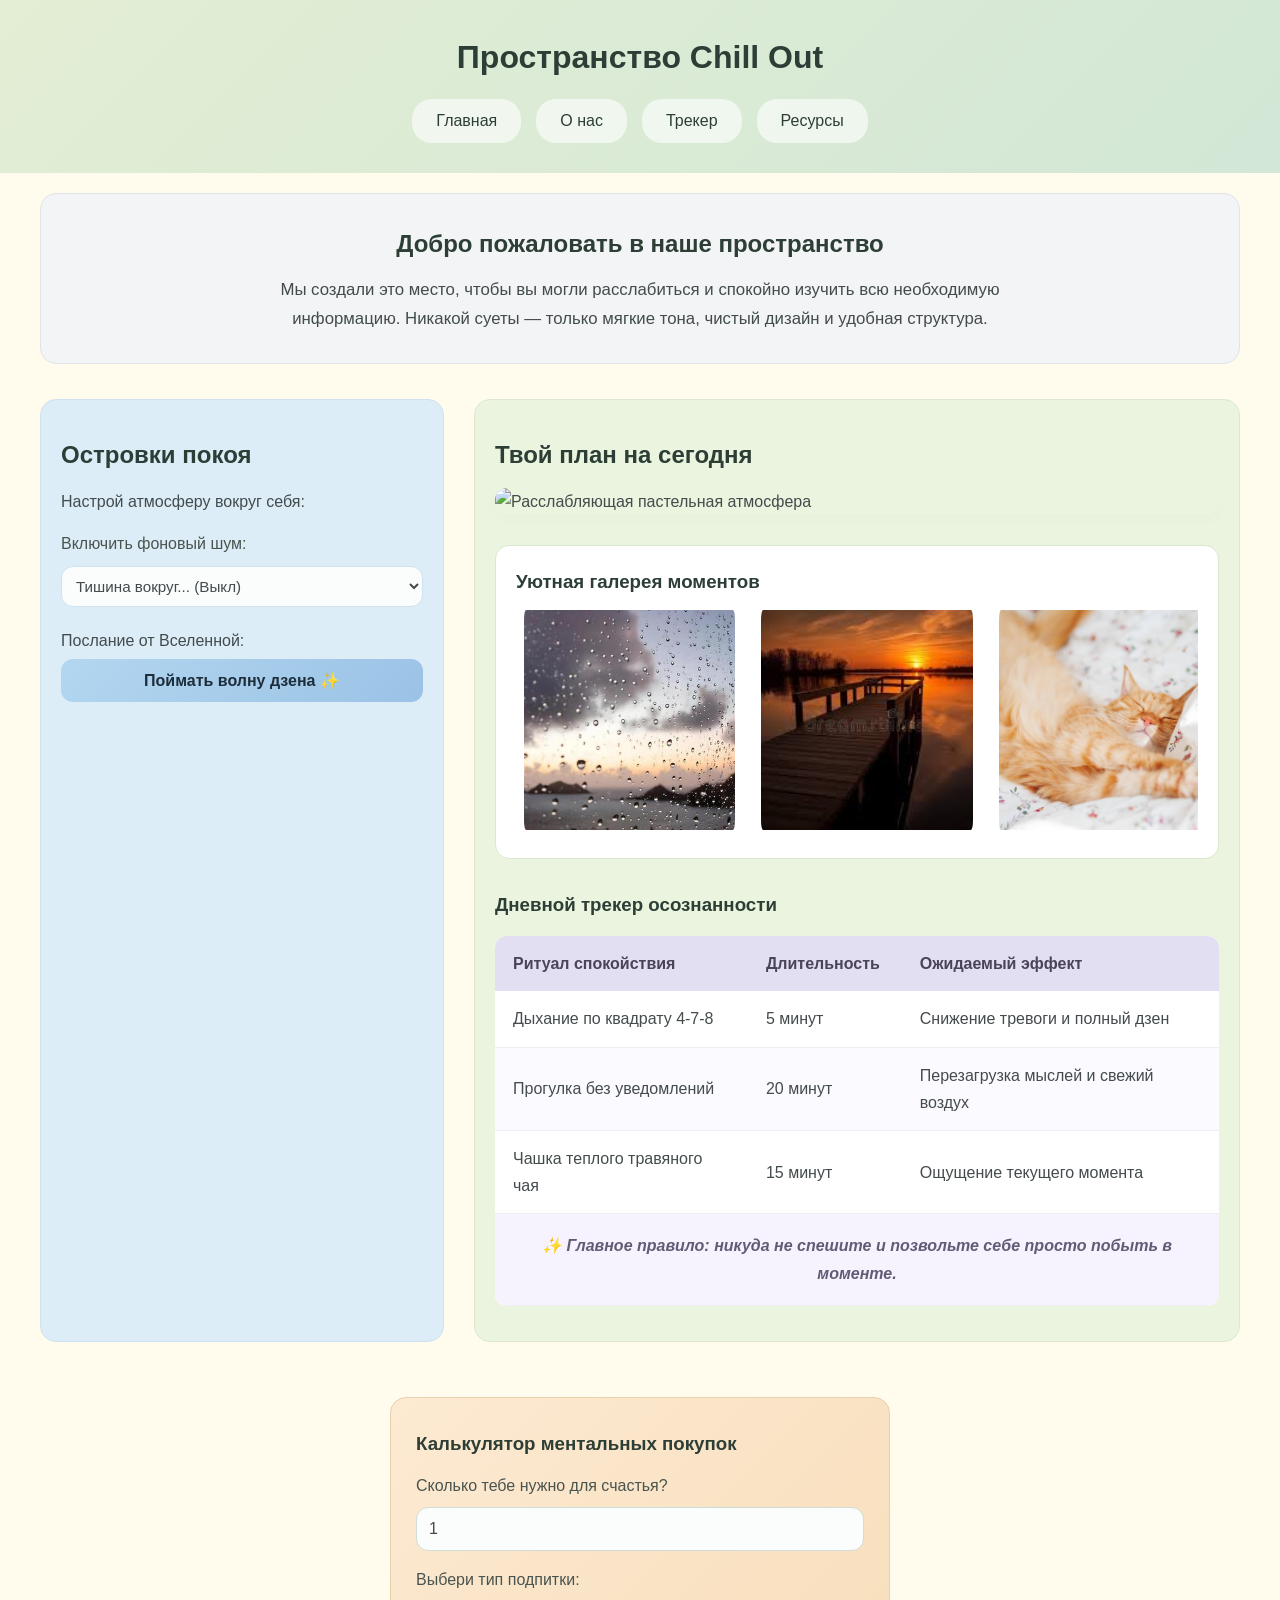
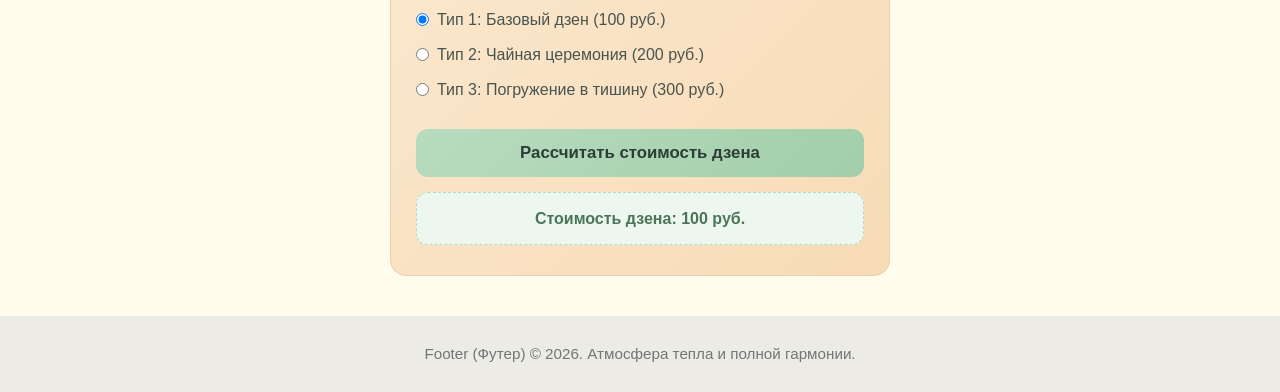
==== index.html @ 938e2917 "Update index.html" ====
<!DOCTYPE html>
<html lang="ru">
<head>
    <meta charset="UTF-8">
    <meta name="viewport" content="width=device-width, initial-scale=1.0">
    <title>Твой Уютный Уголок Спокойствия</title>
    
    <!-- 1. Стили Slick Slider с официального зеркала jsDelivr (Задание 7) -->
    <link rel="stylesheet" type="text/css" href="https://jsdelivr.net">
    <link rel="stylesheet" type="text/css" href="https://jsdelivr.net">
    <link rel="stylesheet" href="style.css">

    <!-- 2. Базовая библиотека jQuery (Загружается строго первой) -->
    <script src="https://jquery.com"></script>
    
    <!-- 3. Плагин слайдера с официального зеркала jsDelivr (Загружается строго вторым) -->
    <script src="https://jsdelivr.net"></script>
    
    <!-- 4. Файлы твоей логики и калькулятора (Загружаются в конце) -->
    <script src="slider-init.js"></script>
    <script src="calculator.js"></script>
</head>
<body>

    <!-- Единая верхняя зона (Шапка + Навигация) -->
    <div class="top-story-zone" id="home">
        <header class="main-header">
            <h1>Пространство Chill Out</h1>
        </header>

        <nav class="main-nav">
            <ul class="nav-list">
                <li><a href="#home">Главная</a></li>
                <li><a href="#intro">О нас</a></li>
                <li><a href="#content">Трекер</a></li>
                <li><a href="#links">Ресурсы</a></li>
            </ul>
        </nav>
    </div>

    <!-- Вводный текст в отдельной серой рамочке-карточке -->
    <section class="intro-card-frame" id="intro">
        <h2>Добро пожаловать в наше пространство</h2>
        <p>Мы создали это место, чтобы вы могли расслабиться и спокойно изучить всю необходимую информацию. Никакой суеты — только мягкие тона, чистый дизайн и удобная структура.</p>
    </section>

    <!-- Основной контейнер (Flex Box с изменением порядка на мобильных) -->
    <div class="content-wrapper" id="content">
        
        <!-- Блок ресурсов, превращенный в Чилл-Центр -->
        <aside class="sidebar-links" id="links">
            <h2>Островки покоя</h2>
            <p>Настрой атмосферу вокруг себя:</p>
            
            <form id="ambient-form" onsubmit="return false;" style="margin-top: 15px;">
                <div class="form-group">
                    <label for="ambient-select">Включить фоновый шум:</label>
                    <select id="ambient-select">
                        <option value="none">Тишина вокруг... (Выкл)</option>
                        <option value="rain">Бесконечный мягкий дождь 🌧️</option>
                        <option value="campfire">Уютный треск костра 🔥</option>
                        <option value="lake">Мягкие озерные волны 🌊</option>
                        <option value="ocean">Глубокий шум океана 🐋</option>
                    </select>
                </div>

                <!-- Абсолютно точные пути к твоим аудиофайлам из папки sounds -->
                <audio id="audio-rain" loop src="sounds/rain-1.mp3"></audio>
                <audio id="audio-campfire" loop src="sounds/campfire-1.mp3"></audio>
                <audio id="audio-lake" loop src="sounds/lake-waves-01.mp3"></audio>
                <audio id="audio-ocean" loop src="sounds/ocean-wave-1.mp3"></audio>

                <p style="margin: 20px 0 5px 0;">Послание от Вселенной:</p>
                <button type="button" class="chill-phrase-btn">Поймать волну дзена ✨</button>
            </form>

            <div id="phrase-display" class="result-text phrase-box" style="display: none;"></div>
        </aside>
        
        <!-- Блок основного контента -->
        <main class="main-content">
            <h2>Твой план на сегодня</h2>
            
            <div class="hero-image-wrapper">
                <img src="https://encrypted-tbn0.gstatic.com/images?q=tbn:ANd9GcQ11Ytp5xHb3N5dQw0a6QAW4R1y25wo7WyUIbADJpIDiw&s=10" alt="Расслабляющая пастельная атмосфера" class="site-image">
            </div>

            <!-- ВЫПОЛНЕНИЕ ЗАДАНИЯ 7: Адаптивная галерея из 8 изображений -->
            <section class="gallery-section">
                <h3>Уютная галерея моментов</h3>
                <div class="chill-slider">
                    <div><img src="pictures/foto1.png" alt="Атмосфера 1"></div>
                    <div><img src="pictures/foto2.png" alt="Атмосфера 2"></div>
                    <div><img src="pictures/foto3.png" alt="Атмосфера 3"></div>
                    <div><img src="pictures/foto4.png" alt="Атмосфера 4"></div>
                    <div><img src="pictures/foto5.png" alt="Атмосфера 5"></div>
                    <div><img src="pictures/foto6.png" alt="Атмосфера 6"></div>
                    <div><img src="pictures/foto7.png" alt="Атмосфера 7"></div>
                    <div><img src="pictures/foto8.png" alt="Атмосфера 8"></div>
                </div>
            </section>

            <h3>Дневной трекер осознанности</h3>
            <div class="table-container">
                <table class="chill-table">
                    <thead>
                        <tr>
                            <th>Ритуал спокойствия</th>
                            <th>Длительность</th>
                            <th>Ожидаемый эффект</th>
                        </tr>
                    </thead>
                    <tbody>
                        <tr>
                            <td>Дыхание по квадрату 4-7-8</td>
                            <td>5 минут</td>
                            <td>Снижение тревоги и полный дзен</td>
                        </tr>
                        <tr>
                            <td>Прогулка без уведомлений</td>
                            <td>20 минут</td>
                            <td>Перезагрузка мыслей и свежий воздух</td>
                        </tr>
                        <tr>
                            <td>Чашка теплого травяного чая</td>
                            <td>15 минут</td>
                            <td>Ощущение текущего момента</td>
                        </tr>
                        <tr class="table-relax-row">
                            <td colspan="3">✨ Главное правило: никуда не спешите и позвольте себе просто побыть в моменте.</td>
                        </tr>
                    </tbody>
                </table>
            </div>
        </main>
    </div> <!-- Конец .content-wrapper -->

    <!-- КАЛЬКУЛЯТОР КАК ОТДЕЛЬНАЯ САМОДОСТАТОЧНАЯ КАРТОЧКА -->
    <section class="calculator-section orange-chill-card">
        <h3>Калькулятор ментальных покупок</h3>
        <form id="order-form" onsubmit="return false;">
            
            <div class="form-group">
                <label for="quantity-input">Сколько тебе нужно для счастья?</label>
                <input type="text" id="quantity-input" value="1" placeholder="Например: 5">
            </div>
    
            <div class="form-group">
                <label>Выбери тип подпитки:</label>
                <div class="radio-group">
                    <label><input type="radio" name="product-type" value="type1" id="type1" checked> Тип 1: Базовый дзен (100 руб.)</label>
                    <label><input type="radio" name="product-type" value="type2" id="type2"> Тип 2: Чайная церемония (200 руб.)</label>
                    <label><input type="radio" name="product-type" value="type3" id="type3"> Тип 3: Погружение в тишину (300 руб.)</label>
                </div>
            </div>

            <div class="form-group" id="options-container" style="display: none;">
                <label for="product-options">Выбери сорт чая:</label>
                <select id="product-options">
                    <option value="0">Обычный травяной (+0 руб.)</option>
                    <option value="50">Матча высшего сорта (+50 руб.)</option>
                    <option value="100">Редкий пуэр (+100 руб.)</option>
                </select>
            </div>
    
            <div class="form-group" id="properties-container" style="display: none;">
                <label class="checkbox-label">
                    <input type="checkbox" id="product-properties" value="150">
                    Добавить звуковое сопровождение (+150 руб.)
                </label>
            </div>

            <button type="button" id="calculate-btn">Рассчитать стоимость дзена</button>
        </form>
    
        <div id="error-message" class="error-text"></div>
        <div id="result-message" class="result-text"></div>
    </section>

    <footer class="main-footer">
        <p>Footer (Футер) &copy; 2026. Атмосфера тепла и полной гармонии.</p>
    </footer>

</body>
</html>
---- style.css ----
/* ==========================================================================
   1. Сброс стилей и Глобальные Уютные Настройки
   ========================================================================== */
* {
    box-sizing: border-box;
    margin: 0;
    padding: 0;
}

/* Исправлен импорт шрифта */
@import url('https://googleapis.com');

body {
    font-family: 'Comic Neue', 'Comic Sans MS', cursive, sans-serif;
    background-color: #fffcee; 
    color: #434b4d; 
    line-height: 1.7;
}

h1, h2, h3 {
    color: #2c3e35; 
    font-weight: 600;
    margin-bottom: 12px;
}

/* ==========================================================================
   2. Мобильная верстка (По умолчанию — Mobile First)
   ========================================================================== */
.top-story-zone {
    background: linear-gradient(135deg, #e3eed4 0%, #d2e7d6 100%);
    padding: 30px 20px;
    text-align: center;
    margin-bottom: 15px;
}

.main-header h1 {
    font-size: 2rem;
    margin-bottom: 15px;
}

.nav-list {
    list-style: none;
    display: flex;
    flex-direction: column;
    gap: 10px;
    max-width: 400px;
    margin: 0 auto;
}

.nav-list a {
    display: block;
    background-color: rgba(255, 255, 255, 0.6);
    padding: 12px;
    text-decoration: none;
    color: #2c3e35;
    border-radius: 20px; 
    font-weight: 500;
    backdrop-filter: blur(4px);
    transition: all 0.3s ease;
    text-align: center;
}

.nav-list a:hover {
    background-color: rgba(255, 255, 255, 0.9);
}

.intro-card-frame {
    background-color: #f2f4f5; 
    border: 1px solid #e1e5e8; 
    border-radius: 16px; 
    padding: 30px 20px;
    text-align: center;
    margin: 15px; 
}

.intro-card-frame p {
    font-size: 1.05rem;
    max-width: 800px;
    margin: 0 auto;
}

.content-wrapper {
    display: flex;
    flex-direction: column; 
}

/* Сайдбар (Синий блок) */
.sidebar-links {
    background-color: #dcedf7; 
    border: 1px solid #cfe2ee;
    padding: 35px 20px;
    margin: 15px;
    border-radius: 16px;
    order: 2;
}

.sidebar-links .form-group select {
    width: 100%;
    font-family: inherit;
    padding: 10px;
    font-size: 0.95rem;
    border: 1px solid #cfe2ee;
    border-radius: 12px;
    background-color: #fafdfb;
    color: #434b4d;
    outline: none;
}

.chill-phrase-btn {
    font-family: inherit;
    width: 100%;
    padding: 12px;
    font-size: 1rem;
    font-weight: 600;
    background: linear-gradient(135deg, #b3d7f0 0%, #9bc2e6 100%);
    color: #1d2d3a;
    border: none;
    border-radius: 12px;
    cursor: pointer;
    transition: opacity 0.3s, transform 0.1s;
}

.chill-phrase-btn:hover { opacity: 0.9; }
.chill-phrase-btn:active { transform: scale(0.99); }

.phrase-box {
    background-color: #ffffff !important;
    color: #3b5266 !important;
    border: 1px dashed #9bc2e6 !important;
    font-size: 1rem !important;
    font-style: italic;
    line-height: 1.5;
    animation: fadeInPhrase 0.5s ease;
}

@keyframes fadeInPhrase {
    from { opacity: 0; transform: translateY(5px); }
    to { opacity: 1; transform: translateY(0); }
}

/* Основной контент (Зеленый блок) */
.main-content {
    background-color: #eaf4de; 
    border: 1px solid #dce8ce;
    padding: 35px 20px;
    margin: 15px;
    border-radius: 16px;
    order: 1;
}

.hero-image-wrapper {
    width: 100%;
    margin-bottom: 25px;
    border-radius: 12px;
    overflow: hidden; 
    box-shadow: 0 4px 15px rgba(0,0,0,0.02);
}

.site-image {
    width: 100%;
    height: auto;
    max-height: 350px;
    object-fit: cover;
    display: block;
}

/* Таблица */
.table-container {
    overflow-x: auto;
    margin-top: 15px;
    border-radius: 12px; 
}

.chill-table {
    width: 100%;
    border-collapse: collapse;
    background-color: #ffffff;
}

.chill-table th, .chill-table td {
    padding: 14px 18px;
    text-align: left;
}

.chill-table th {
    background-color: #e3dff2; 
    color: #4a4458; 
    font-weight: 600;
}

.chill-table tr:nth-child(even) {
    background-color: #fbfaff; 
}

.chill-table td {
    border-bottom: 1px solid #f0eef5;
}

.chill-table tr.table-relax-row td {
    text-align: center;
    font-style: italic;
    background-color: #f6f3ff;
    color: #635b75;
    font-weight: 600;
    padding: 18px;
}

/* Калькулятор (Оранжевый блок) */
section.calculator-section {
    background: linear-gradient(135deg, #fcead2 0%, #f7dbb6 100%) !important;
    background-color: #f7dbb6 !important;
    border: 1px solid #ebd0ad !important;
    border-radius: 16px !important;
    padding: 30px 25px !important;
    margin: 15px;
}

.form-group {
    margin-bottom: 15px;
    display: flex;
    flex-direction: column;
    gap: 8px;
}

.form-group label {
    font-weight: 500;
    color: #4a544f;
}

.radio-group {
    display: flex;
    flex-direction: column;
    gap: 8px;
    margin-top: 5px;
}

.radio-group label, .checkbox-label {
    font-weight: normal;
    cursor: pointer;
    display: flex;
    align-items: center;
    gap: 8px;
}

.form-group select, 
.form-group input {
    font-family: inherit;
    padding: 12px;
    font-size: 1rem;
    border: 1px solid #d1dcd5;
    border-radius: 12px;
    background-color: #fafdfb;
    color: #434b4d;
    outline: none;
    transition: border-color 0.3s, box-shadow 0.3s;
}

.form-group select:focus, 
.form-group input:focus {
    border-color: #a4cfa9;
    box-shadow: 0 0 0 3px rgba(164, 207, 169, 0.2);
}

#calculate-btn {
    font-family: inherit;
    width: 100%;
    padding: 14px;
    font-size: 1.05rem;
    font-weight: 600;
    background: linear-gradient(135deg, #b8dbbf 0%, #a2cfa9 100%);
    color: #2c3e35;
    border: none;
    border-radius: 12px;
    cursor: pointer;
    transition: opacity 0.3s, transform 0.1s;
    margin-top: 10px;
}

#calculate-btn:hover { opacity: 0.9; }
#calculate-btn:active { transform: scale(0.99); }

/* Оповещения калькулятора */
.error-text {
    color: #c96868;
    background-color: #fff2f2;
    padding: 12px;
    border-radius: 12px;
    margin-top: 15px;
    font-weight: 500;
    text-align: center;
}

.error-text:empty { display: none; }

.result-text {
    color: #4a7556;
    background-color: #edf7f0;
    padding: 12px;
    border-radius: 12px;
    margin-top: 15px;
    font-weight: 600;
    text-align: center;
    border: 1px dashed #b5dbbf;
}

.result-text:empty { display: none; }

/* Подвал */
.main-footer {
    background-color: #ecebe4; 
    padding: 25px 20px;
    text-align: center;
    font-size: 0.95rem;
    color: #707775;
    margin-top: 20px;
}

/* ==========================================================================
   3. ВЫПОЛНЕНИЕ ЗАДАНИЯ 7: Стили для уютного Слайдера
   ========================================================================== */
.gallery-section {
    margin: 30px 0;
    background: #ffffff;
    padding: 20px;
    border-radius: 14px;
    border: 1px solid #dce8ce;
}

/* Контейнер картинок слайдера */
.chill-slider div img {
    width: 100%;
    height: 180px;      /* Жестко задаем высоту для одинакового размера картинок */
    object-fit: cover;  /* Чтобы картинки не искажались при масштабировании */
    border-radius: 10px;
    padding: 0 8px;     /* Красивые отступы между слайдами */
}

/* Кастомные кнопки стрелок */
.slick-prev, .slick-next {
    font-family: inherit;
    font-size: 1.2rem;
    font-weight: bold;
    background: #e3dff2;
    color: #4a4458;
    border: none;
    width: 40px;
    height: 40px;
    border-radius: 50%;
    cursor: pointer;
    position: absolute;
    top: 50%;
    transform: translateY(-50%);
    z-index: 10;
    transition: all 0.2s ease;
}

.slick-prev { left: -15px; }
.slick-next { right: -15px; }

.slick-prev:hover, .slick-next:hover {
    background: #4a4458;
    color: #ffffff;
}

/* Стилизация Пейджера (Кастомные точки Slick) */
.slick-dots {
    list-style: none;
    display: flex !important;
    justify-content: center;
    gap: 10px;
    margin-top: 15px;
}

.slick-dots li button {
    font-size: 0; /* Прячем текст цифр Slick */
    width: 12px;
    height: 12px;
    border-radius: 50%;
    border: 2px solid #e3dff2;
    background: transparent;
    cursor: pointer;
    transition: all 0.2s ease;
}

/* Стиль активной точки в пейджере */
.slick-dots li.slick-active button {
    background: #4a4458;
    border-color: #4a4458;
    transform: scale(1.2);
}

/* ==========================================================================
   4. Адаптив для Планшетов и Десктопов (Media Query)
   ========================================================================== */
@media (min-width: 768px) {
    section.calculator-section {
        max-width: 500px !important;
        margin: 40px auto !important;
        display: block !important;
    }
   
    .nav-list {
        flex-direction: row;
        justify-content: center;
        max-width: none;
        gap: 15px;
    }
    
    .nav-list a {
        padding: 8px 24px;
    }

    .intro-card-frame {
        max-width: 1200px;
        margin: 20px auto;
    }

    .content-wrapper {
        flex-direction: row;
        max-width: 1230px; 
        margin: 0 auto;
        width: 100%;
    }

    .sidebar-links {
        flex: 1; 
        order: 1; 
        margin: 15px; 
    }

    .main-content {
        flex: 2; 
        order: 2; 
        margin: 15px;
    }
    
    .chill-slider div img {
        height: 220px; /* На больших экранах картинки чуть выше */
    }
}

/* Страховка от вертикального разваливания слайдера до загрузки JS */
.chill-slider:not(.slick-initialized) {
    display: flex;
    overflow: hidden;
    gap: 10px;
}
.chill-slider:not(.slick-initialized) div {
    min-width: 33.333%;
}
@media (max-width: 767px) {
    .chill-slider:not(.slick-initialized) div {
        min-width: 100%;
    }
}
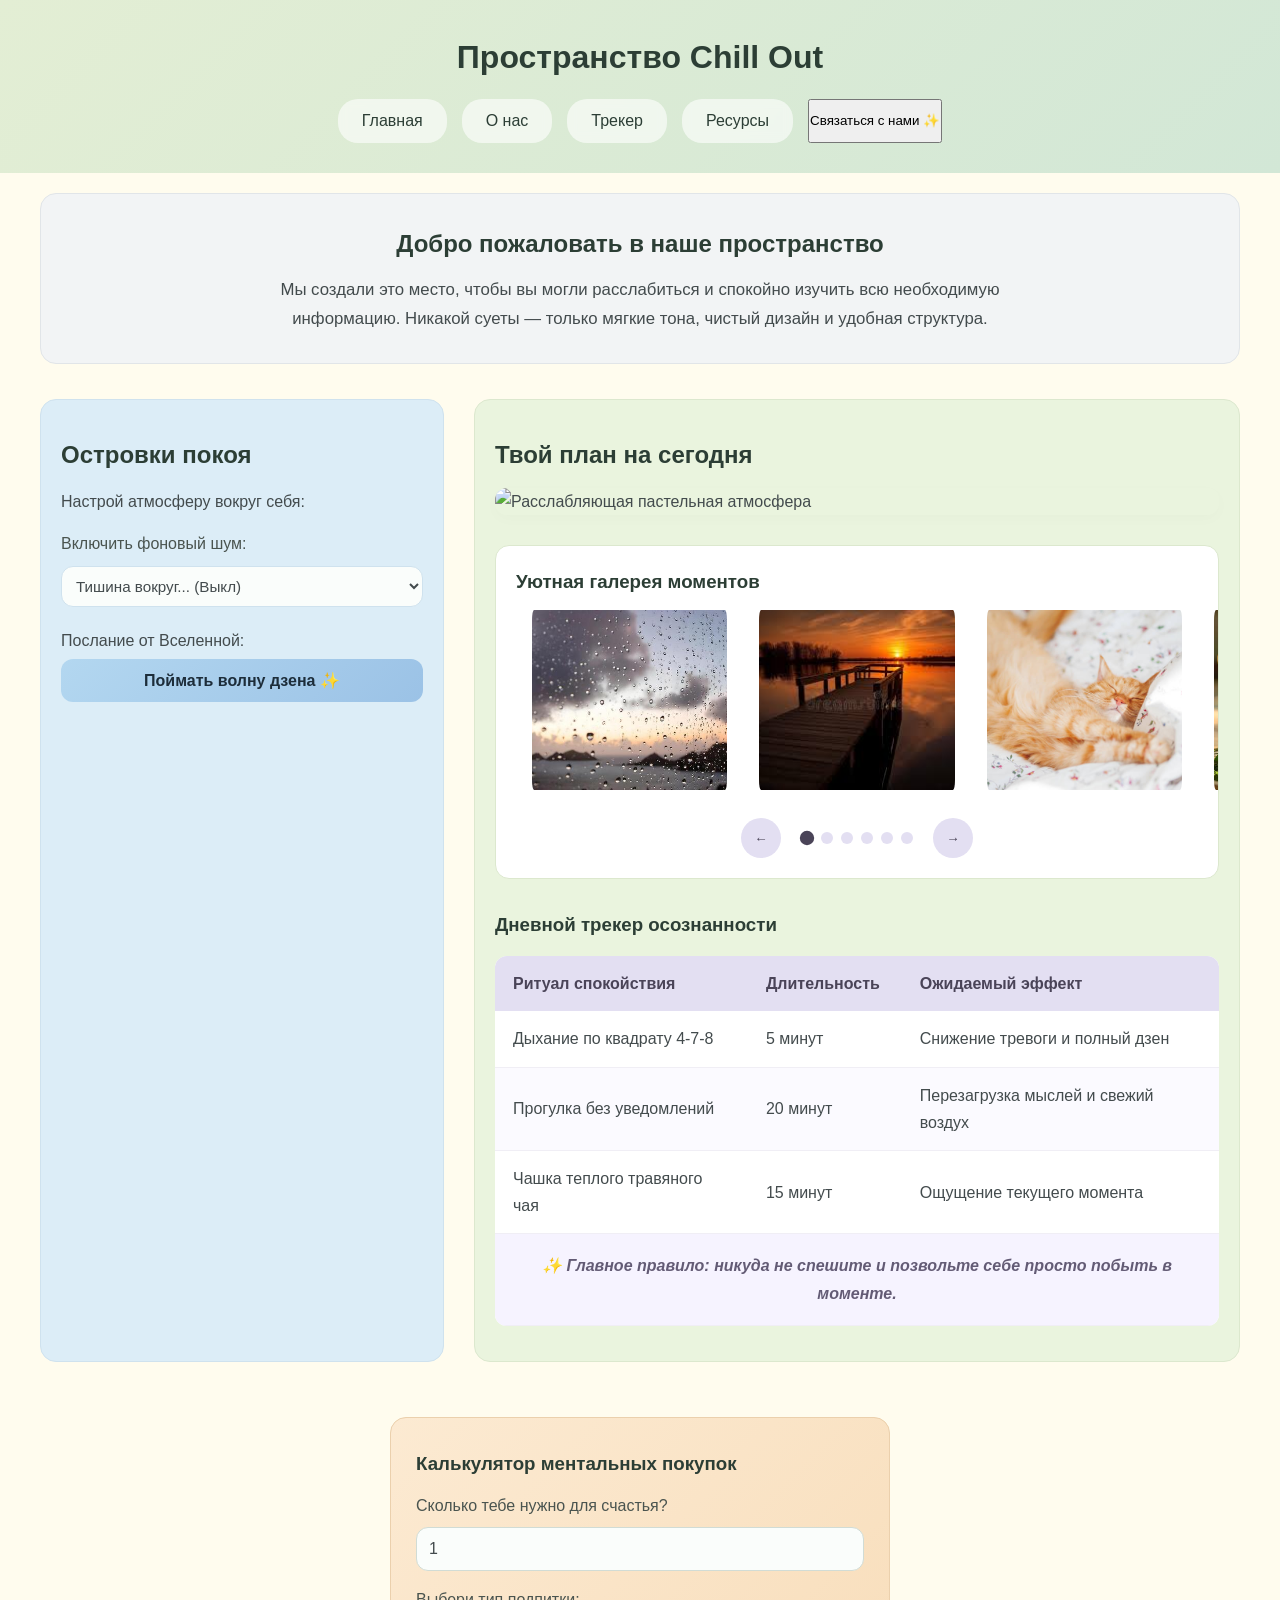
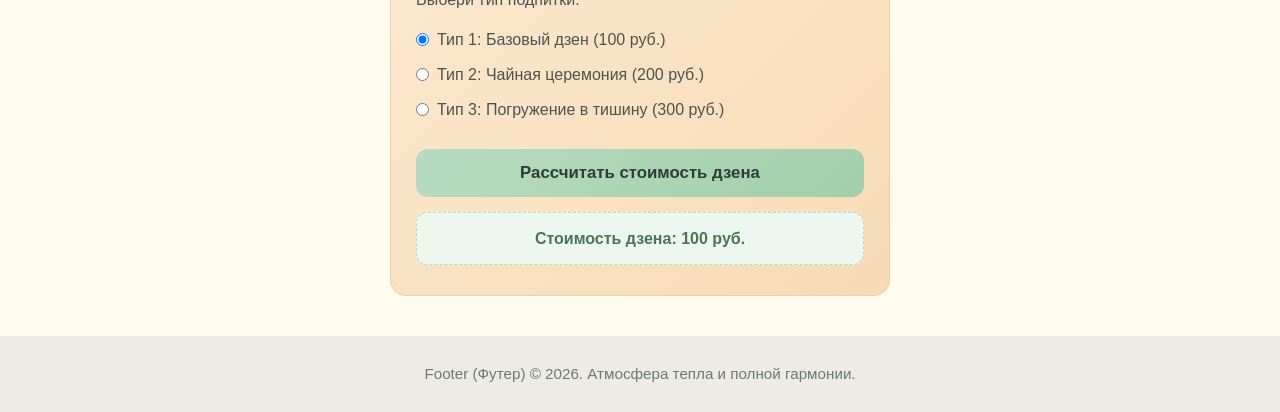
==== commit e49374f2: "Update index.html" ====
--- a/index.html
+++ b/index.html
@@ -4,21 +4,11 @@
     <meta charset="UTF-8">
     <meta name="viewport" content="width=device-width, initial-scale=1.0">
     <title>Твой Уютный Уголок Спокойствия</title>
-    
-    <!-- 1. Стили Slick Slider с официального зеркала jsDelivr (Задание 7) -->
-    <link rel="stylesheet" type="text/css" href="https://jsdelivr.net">
-    <link rel="stylesheet" type="text/css" href="https://jsdelivr.net">
     <link rel="stylesheet" href="style.css">
-
-    <!-- 2. Базовая библиотека jQuery (Загружается строго первой) -->
-    <script src="https://jquery.com"></script>
-    
-    <!-- 3. Плагин слайдера с официального зеркала jsDelivr (Загружается строго вторым) -->
-    <script src="https://jsdelivr.net"></script>
-    
-    <!-- 4. Файлы твоей логики и калькулятора (Загружаются в конце) -->
+    <script src="jquery-3.6.0.min.js"></script>
     <script src="slider-init.js"></script>
     <script src="calculator.js"></script>
+    <script src="form.js"></script>
 </head>
 <body>
 
@@ -34,6 +24,7 @@
                 <li><a href="#intro">О нас</a></li>
                 <li><a href="#content">Трекер</a></li>
                 <li><a href="#links">Ресурсы</a></li>
+                <button type="button" class="open-form-btn">Связаться с нами ✨</button>
             </ul>
         </nav>
     </div>
@@ -180,6 +171,45 @@
     <footer class="main-footer">
         <p>Footer (Футер) &copy; 2026. Атмосфера тепла и полной гармонии.</p>
     </footer>
-
+    <!-- ВЫПОЛНЕНИЕ ЗАДАНИЯ 8: Модальное окно с формой обратной связи -->
+    <div id="contact-popup" class="popup-overlay" style="display: none;">
+        <div class="popup-content">
+            <button type="button" class="close-popup-btn">&times;</button>
+            <h2>Обратная связь</h2>
+            
+            <!-- Вставьте сюда ваш ID формы от Formcarry или Slapform вместо YOUR_FORM_ID -->
+            <form id="feedback-form" action="https://slapform.com" method="POST">
+                <div class="form-group">
+                    <label for="user-fio">ФИО:</label>
+                    <input type="text" id="user-fio" name="fio" required>
+                </div>
+                <div class="form-group">
+                    <label for="user-email">Email:</label>
+                    <input type="email" id="user-email" name="email" required>
+                </div>
+                <div class="form-group">
+                    <label for="user-phone">Телефон:</label>
+                    <input type="tel" id="user-phone" name="phone" required>
+                </div>
+                <div class="form-group">
+                    <label for="user-org">Организация:</label>
+                    <input type="text" id="user-org" name="organization">
+                </div>
+                <div class="form-group">
+                    <label for="user-message">Сообщение:</label>
+                    <textarea id="user-message" name="message" required></textarea>
+                </div>
+                <div class="form-group checkbox-group">
+                    <label class="checkbox-label">
+                        <input type="checkbox" id="user-agree" name="agree" required>
+                        Согласен с политикой обработки данных
+                    </label>
+                </div>
+                <button type="submit" id="submit-form-btn">Отправить</button>
+            </form>
+            
+            <div id="form-result-message" class="popup-result-text"></div>
+        </div>
+    </div>
 </body>
 </html>
--- a/style.css
+++ b/style.css
@@ -439,17 +439,85 @@
     }
 }
 
-/* Страховка от вертикального разваливания слайдера до загрузки JS */
-.chill-slider:not(.slick-initialized) {
-    display: flex;
-    overflow: hidden;
-    gap: 10px;
-}
-.chill-slider:not(.slick-initialized) div {
-    min-width: 33.333%;
-}
+/* Возвращенная стабильная разметка слайдера */
+.gallery-section {
+    margin: 30px 0;
+    background: #ffffff;
+    padding: 20px;
+    border-radius: 14px;
+    border: 1px solid #dce8ce;
+    overflow: hidden; /* Прячем картинки, выходящие за рамки */
+}
+
+.chill-slider {
+    display: flex;
+    transition: transform 0.4s ease-in-out; /* Плавная анимация прокрутки */
+    width: 100%;
+    padding: 0;
+    margin: 0;
+}
+
+.chill-slider > div {
+    flex: 0 0 33.3333%; /* Ровно 3 изображения на ПК по ТЗ */
+    padding: 0 8px;
+    box-sizing: border-box;
+}
+
+.chill-slider div img {
+    width: 100%;
+    height: 180px;
+    object-fit: cover;
+    border-radius: 10px;
+}
+
+/* Кнопки управления и пейджер */
+.slider-controls {
+    display: flex;
+    align-items: center;
+    justify-content: center;
+    gap: 20px;
+    margin-top: 20px;
+}
+
+.custom-prev, .custom-next {
+    background: #e3dff2;
+    color: #4a4458;
+    border: none;
+    width: 40px;
+    height: 40px;
+    border-radius: 50%;
+    font-weight: bold;
+    cursor: pointer;
+    transition: all 0.2s;
+}
+
+.custom-prev:hover, .custom-next:hover {
+    background: #4a4458;
+    color: #ffffff;
+}
+
+.custom-dots {
+    display: flex;
+    gap: 8px;
+}
+
+.custom-dots .dot {
+    width: 12px;
+    height: 12px;
+    border-radius: 50%;
+    background: #e3dff2;
+    cursor: pointer;
+    transition: all 0.2s;
+}
+
+.custom-dots .dot.active {
+    background: #4a4458;
+    transform: scale(1.2);
+}
+
+/* Адаптивность для мобильных устройств (Задание 7) */
 @media (max-width: 767px) {
-    .chill-slider:not(.slick-initialized) div {
-        min-width: 100%;
-    }
-}
+    .chill-slider > div {
+        flex: 0 0 100%; /* На смартфонах отображается ровно 1 изображение */
+    }
+}
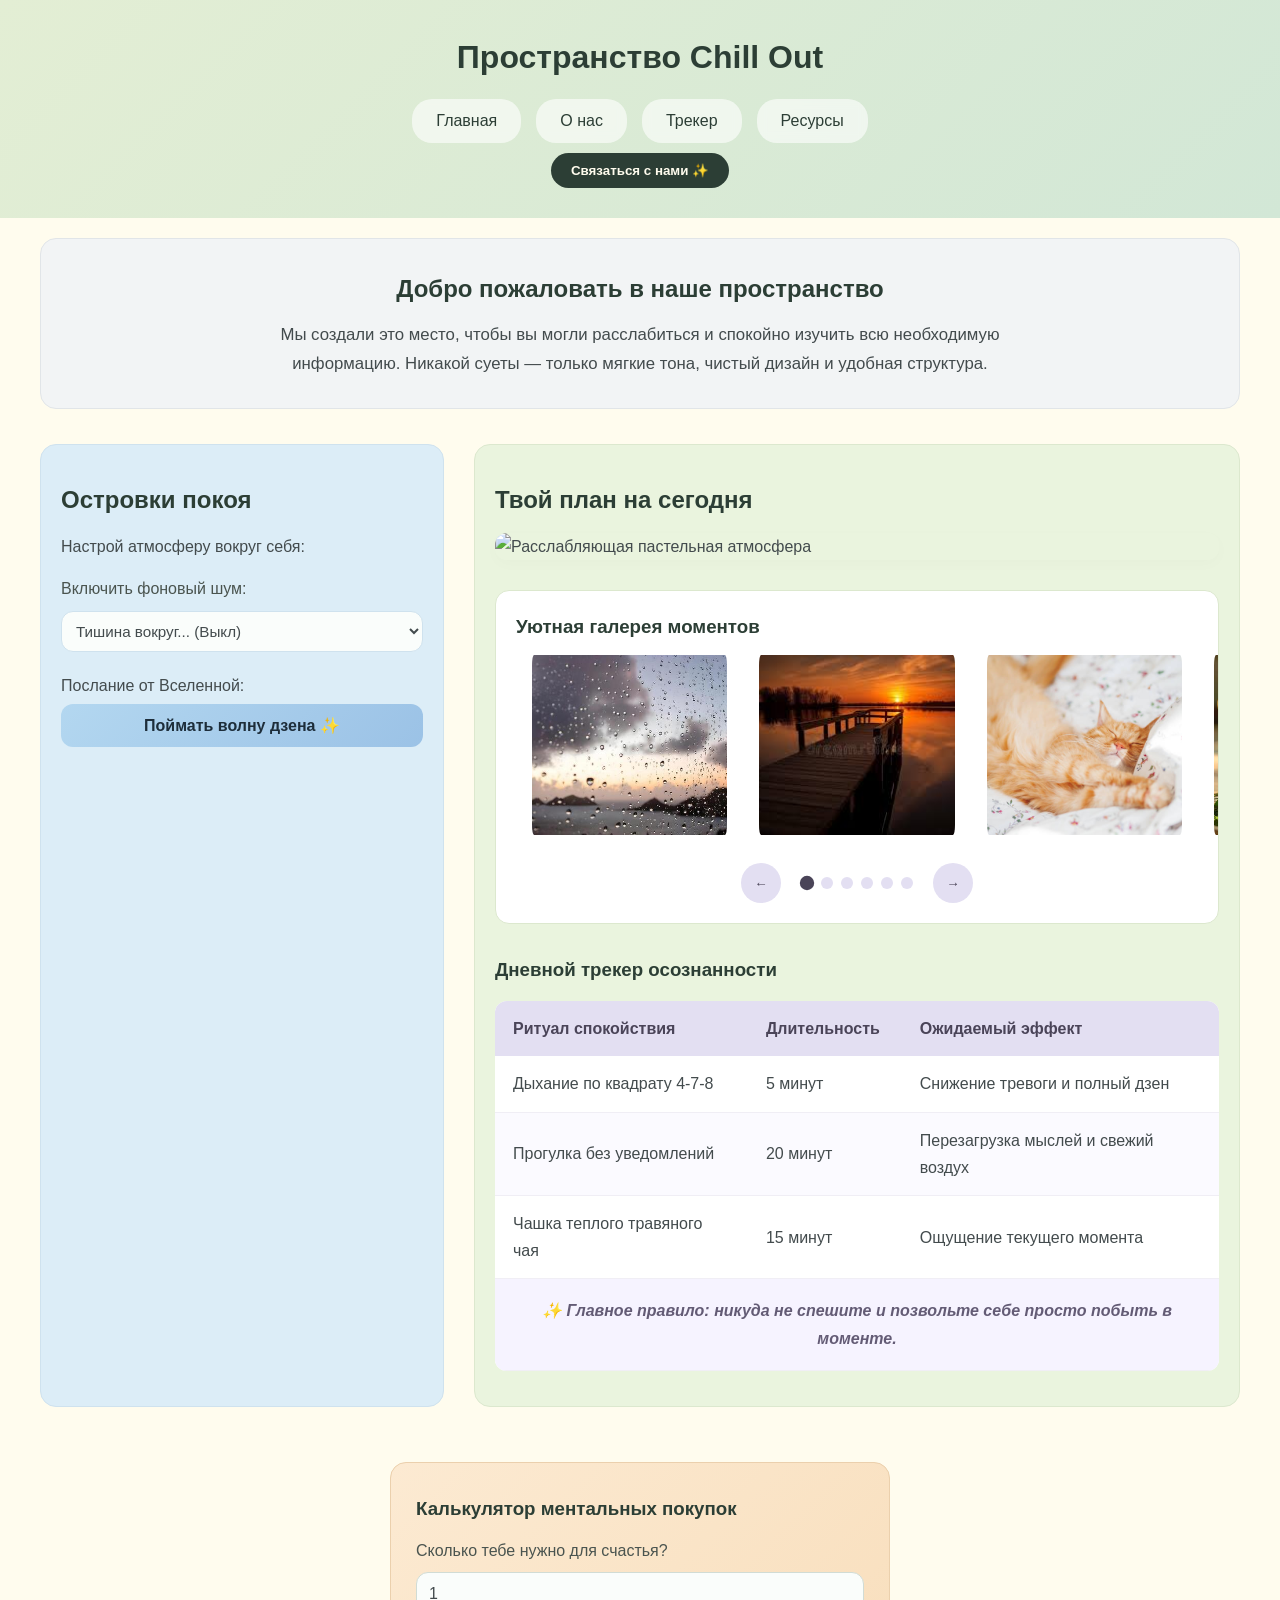
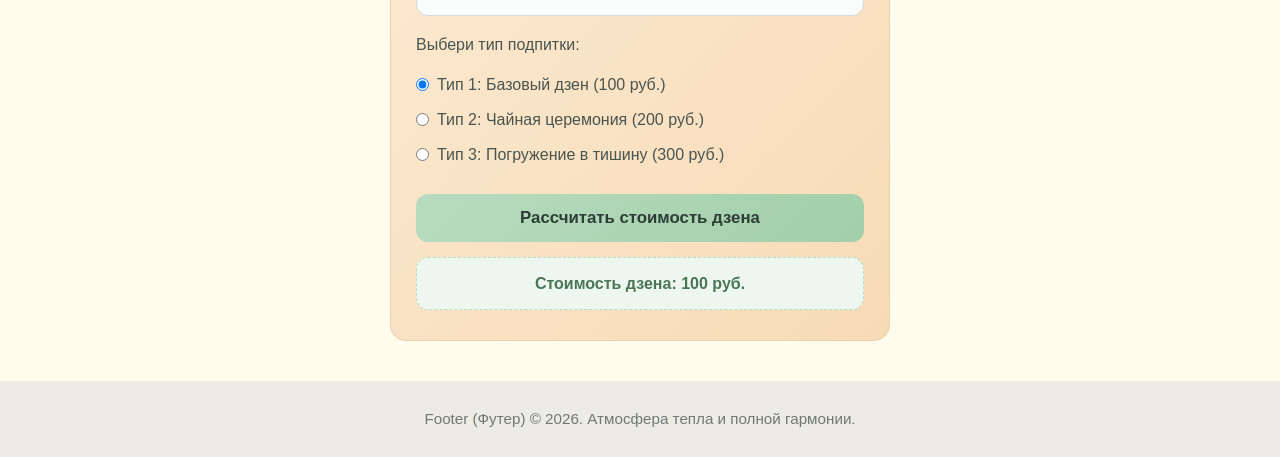
==== commit 00281f37: "Update index.html" ====
--- a/index.html
+++ b/index.html
@@ -24,8 +24,8 @@
                 <li><a href="#intro">О нас</a></li>
                 <li><a href="#content">Трекер</a></li>
                 <li><a href="#links">Ресурсы</a></li>
-                <button type="button" class="open-form-btn">Связаться с нами ✨</button>
             </ul>
+            <button type="button" class="open-form-btn">Связаться с нами ✨</button>
         </nav>
     </div>
 
--- a/style.css
+++ b/style.css
@@ -521,3 +521,137 @@
         flex: 0 0 100%; /* На смартфонах отображается ровно 1 изображение */
     }
 }
+
+/* ==========================================================================
+   5. ВЫПОЛНЕНИЕ ЗАДАНИЯ 8: Стили для Модального окна обратной связи
+   ========================================================================== */
+.popup-overlay {
+    position: fixed;
+    top: 0;
+    left: 0;
+    width: 100%;
+    height: 100%;
+    background-color: rgba(44, 62, 53, 0.6); /* Полупрозрачный фирменный фон */
+    backdrop-filter: blur(5px);
+    display: flex;
+    justify-content: center;
+    align-items: center;
+    z-index: 2000;
+}
+
+.popup-content {
+    background-color: #fffcee;
+    border: 2px solid #ebd0ad;
+    border-radius: 20px;
+    padding: 25px;
+    width: 90%;
+    max-width: 450px;
+    position: relative;
+    box-shadow: 0 10px 30px rgba(0, 0, 0, 0.1);
+    /* Полное вписывание в экран мобилки без скролла */
+    max-height: 95vh;
+    overflow-y: auto; 
+    display: flex;
+    flex-direction: column;
+}
+
+.close-popup-btn {
+    position: absolute;
+    top: 15px;
+    right: 20px;
+    font-size: 2rem;
+    background: none;
+    border: none;
+    color: #4a544f;
+    cursor: pointer;
+    transition: color 0.2s;
+}
+
+.close-popup-btn:hover {
+    color: #c96868;
+}
+
+.popup-content h2 {
+    text-align: center;
+    margin-bottom: 20px;
+    color: #2c3e35;
+}
+
+/* Компактные поля, чтобы влезало на любой экран */
+.popup-content .form-group {
+    margin-bottom: 12px;
+}
+
+.popup-content label {
+    font-size: 0.9rem;
+    font-weight: 600;
+    color: #4a544f;
+}
+
+.popup-content input[type="text"],
+.popup-content input[type="email"],
+.popup-content input[type="tel"],
+.popup-content textarea {
+    width: 100%;
+    padding: 10px;
+    font-size: 0.95rem;
+    border: 1px solid #d1dcd5;
+    border-radius: 10px;
+    background-color: #fafdfb;
+    font-family: inherit;
+    outline: none;
+}
+
+.popup-content textarea {
+    height: 70px; /* Делаем поле сообщения компактным */
+    resize: none;
+}
+
+.checkbox-group {
+    margin: 10px 0;
+}
+
+#submit-form-btn {
+    font-family: inherit;
+    width: 100%;
+    padding: 12px;
+    font-size: 1rem;
+    font-weight: 600;
+    background: linear-gradient(135deg, #b8dbbf 0%, #a2cfa9 100%);
+    color: #2c3e35;
+    border: none;
+    border-radius: 10px;
+    cursor: pointer;
+    transition: all 0.2s;
+}
+
+#submit-form-btn:hover { opacity: 0.9; }
+
+/* Стили вывода статуса отправки */
+.popup-result-text {
+    display: none;
+    margin-top: 12px;
+    padding: 10px;
+    border-radius: 10px;
+    text-align: center;
+    font-size: 0.95rem;
+    font-weight: 600;
+    background-color: #f2f4f5;
+}
+
+/* Кнопка открытия в дизайне шапки */
+.open-form-btn {
+    font-family: inherit;
+    background-color: #2c3e35;
+    color: #fffcee;
+    border: none;
+    padding: 10px 20px;
+    border-radius: 20px;
+    cursor: pointer;
+    font-weight: 600;
+    margin-top: 10px;
+    transition: background-color 0.3s;
+}
+.open-form-btn:hover {
+    background-color: #4a544f;
+}
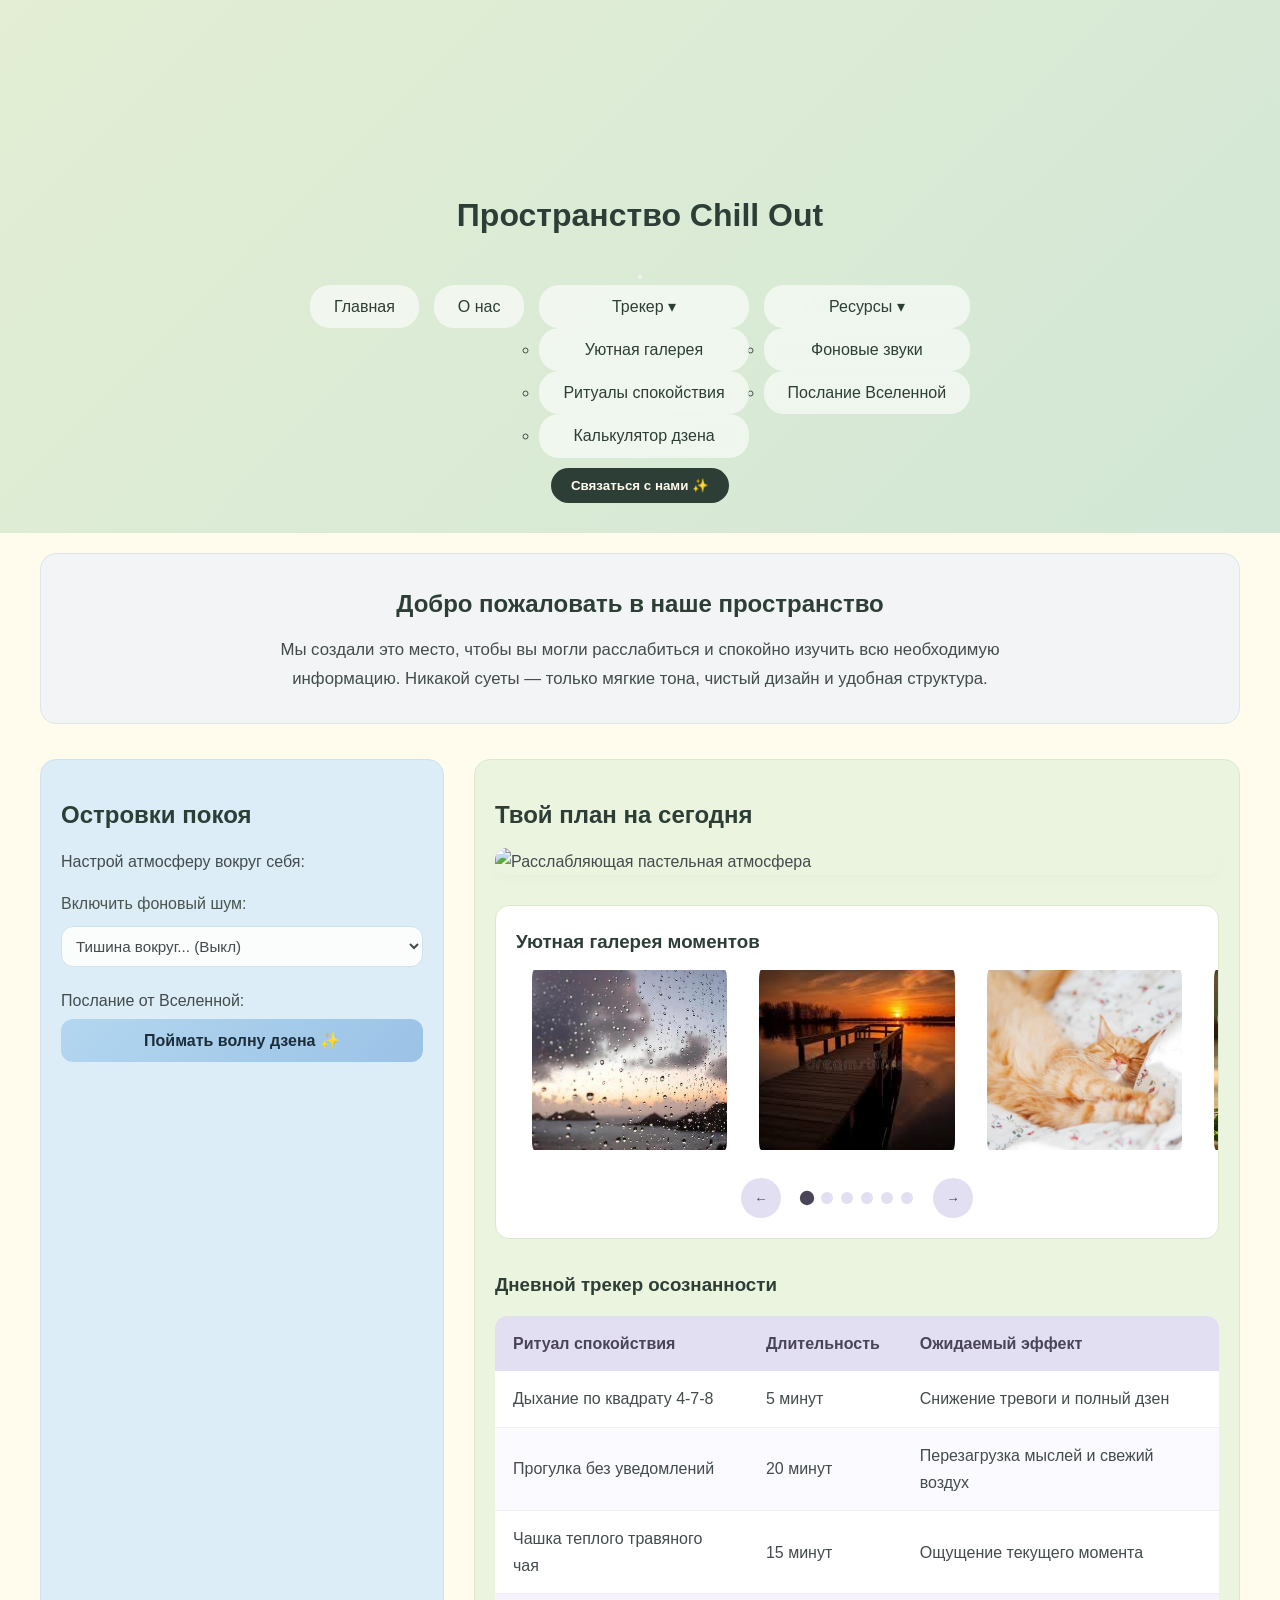
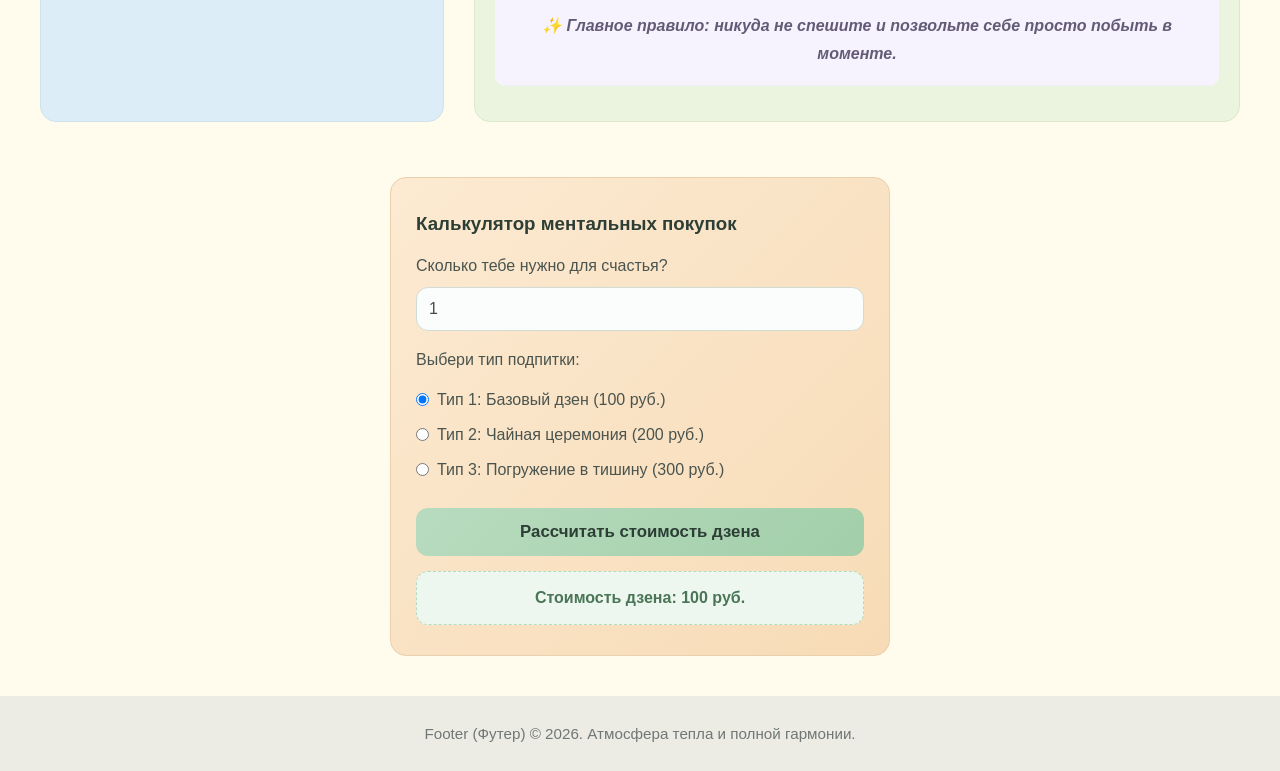
==== commit b351f2bb: "Update index.html" ====
--- a/index.html
+++ b/index.html
@@ -9,21 +9,47 @@
     <script src="slider-init.js"></script>
     <script src="calculator.js"></script>
     <script src="form.js"></script>
+    <script src="menu.js"></script>
 </head>
 <body>
 
-    <!-- Единая верхняя зона (Шапка + Навигация) -->
+    <!-- Единая верхняя зона (Шапка + Видео + Навигация) -->
     <div class="top-story-zone" id="home">
+        <video class="header-bg-video" autoplay loop muted playsinline>
+            <source src="ChillVideo.mp4" type="video/mp4">
+        </video>
+        <div class="header-overlay"></div>
+
         <header class="main-header">
-            <h1>Пространство Chill Out</h1>
+            <div class="header-top-bar">
+                <h1>Пространство Chill Out</h1>
+                <button type="button" class="mobile-menu-toggle" aria-label="Открыть меню">
+                    <span></span>
+                    <span></span>
+                    <span></span>
+                </button>
+            </div>
         </header>
 
         <nav class="main-nav">
             <ul class="nav-list">
                 <li><a href="#home">Главная</a></li>
                 <li><a href="#intro">О нас</a></li>
-                <li><a href="#content">Трекер</a></li>
-                <li><a href="#links">Ресурсы</a></li>
+                <li class="has-dropdown">
+                    <a href="#content" class="dropdown-trigger">Трекер ▾</a>
+                    <ul class="dropdown-menu">
+                        <li><a href="#content">Уютная галерея</a></li>
+                        <li><a href="#content">Ритуалы спокойствия</a></li>
+                        <li><a href="#order-form">Калькулятор дзена</a></li>
+                    </ul>
+                </li>
+                <li class="has-dropdown">
+                    <a href="#links" class="dropdown-trigger">Ресурсы ▾</a>
+                    <ul class="dropdown-menu">
+                        <li><a href="#links">Фоновые звуки</a></li>
+                        <li><a href="#links">Послание Вселенной</a></li>
+                    </ul>
+                </li>
             </ul>
             <button type="button" class="open-form-btn">Связаться с нами ✨</button>
         </nav>
@@ -34,7 +60,6 @@
         <h2>Добро пожаловать в наше пространство</h2>
         <p>Мы создали это место, чтобы вы могли расслабиться и спокойно изучить всю необходимую информацию. Никакой суеты — только мягкие тона, чистый дизайн и удобная структура.</p>
     </section>
-
     <!-- Основной контейнер (Flex Box с изменением порядка на мобильных) -->
     <div class="content-wrapper" id="content">
         
@@ -178,7 +203,7 @@
             <h2>Обратная связь</h2>
             
             <!-- Вставьте сюда ваш ID формы от Formcarry или Slapform вместо YOUR_FORM_ID -->
-            <form id="feedback-form" action="https://slapform.com" method="POST">
+            <form id="feedback-form" action="https://formcarry.com/s/OARgT5j6tCD" method="POST">
                 <div class="form-group">
                     <label for="user-fio">ФИО:</label>
                     <input type="text" id="user-fio" name="fio" required>
--- a/style.css
+++ b/style.css
@@ -555,6 +555,15 @@
     flex-direction: column;
 }
 
+/* Фикс для ПК: убираем тесноту и лишний скроллбар на больших экранах */
+@media (min-width: 768px) {
+    .popup-content {
+        max-height: none; /* Разрешаем форме раскрыться в полную высоту */
+        overflow-y: visible; /* Прячем внутреннюю полосу прокрутки */
+        padding: 30px 35px; /* Даем полям чуть больше уютного пространства */
+    }
+}
+
 .close-popup-btn {
     position: absolute;
     top: 15px;
